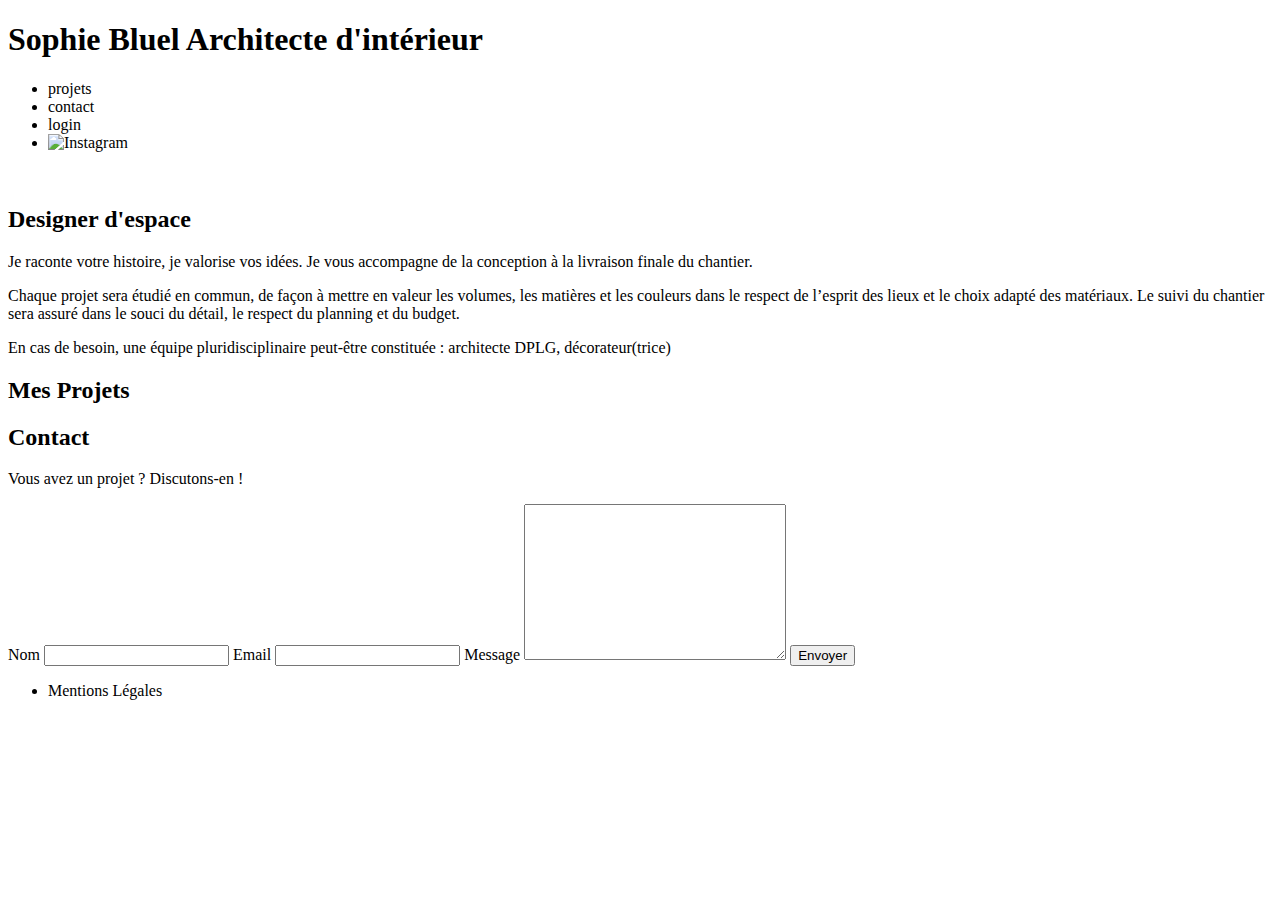
==== FrontEnd/index.html @ c5e6a888 "Affichage des projets de manière dynamique + stockage dans le localStorage" ====
<!DOCTYPE html>
<html lang="fr">
<head>
	<meta charset="UTF-8">
	<title>Sophie Bluel - Architecte d'intérieur</title>
	<meta name="viewport" content="width=device-width, initial-scale=1.0">
	<link rel="preconnect" href="https://fonts.googleapis.com">
	<link rel="preconnect" href="https://fonts.gstatic.com" crossorigin>
	<link href="https://fonts.googleapis.com/css2?family=Syne:wght@700;800&family=Work+Sans&display=swap" rel="stylesheet">
	<meta name="description" content="">
	<link rel="stylesheet" href="./assets/style.css">
	<script type="module" src="./assets/script.js"></script>
</head>
<body>
<header>
	<h1>Sophie Bluel <span>Architecte d'intérieur</span></h1>
	<nav>
		<ul>
			<li>projets</li>
			<li>contact</li>
			<li>login</li>
			<li><img src="./assets/icons/instagram.png" alt="Instagram"></li>
		</ul>
	</nav>
</header>
<main>
	<section id="introduction">
		<figure>
			<img src="./assets/images/sophie-bluel.png"  alt="">
		</figure>
		<article>
			<h2>Designer d'espace</h2>
			<p>Je raconte votre histoire, je valorise vos idées. Je vous accompagne de la conception à la livraison finale du chantier.</p>
			<p>Chaque projet sera étudié en commun, de façon à mettre en valeur les volumes, les matières et les couleurs dans le respect de l’esprit des lieux et le choix adapté des matériaux. Le suivi du chantier sera assuré dans le souci du détail, le respect du planning et du budget.</p>
			<p>En cas de besoin, une équipe pluridisciplinaire peut-être constituée : architecte DPLG, décorateur(trice)</p>
		</article>
	</section>
	<section id="portfolio">
		<h2>Mes Projets</h2>
		<div class="gallery">
			<!-- <figure>
				<img src="assets/images/abajour-tahina.png" alt="Abajour Tahina">
				<figcaption>Abajour Tahina</figcaption>
			</figure>
			<figure>
				<img src="assets/images/appartement-paris-v.png" alt="Appartement Paris V">
				<figcaption>Appartement Paris V</figcaption>
			</figure>
			<figure>
				<img src="assets/images/restaurant-sushisen-londres.png" alt="Restaurant Sushisen - Londres">
				<figcaption>Restaurant Sushisen - Londres</figcaption>
			</figure>
			<figure>
				<img src="assets/images/la-balisiere.png" alt="Villa “La Balisiere” - Port Louis">
				<figcaption>Villa “La Balisiere” - Port Louis</figcaption>
			</figure>
			<figure>
				<img src="assets/images/structures-thermopolis.png" alt="Structures Thermopolis">
				<figcaption>Structures Thermopolis</figcaption>
			</figure>
			<figure>
				<img src="assets/images/appartement-paris-x.png" alt="Appartement Paris X">
				<figcaption>Appartement Paris X</figcaption>
			</figure>
			<figure>
				<img src="assets/images/le-coteau-cassis.png" alt="Pavillon “Le coteau” - Cassis">
				<figcaption>Pavillon “Le coteau” - Cassis</figcaption>
			</figure>
			<figure>
				<img src="assets/images/villa-ferneze.png" alt="Villa Ferneze - Isola d’Elba">
				<figcaption>Villa Ferneze - Isola d’Elba</figcaption>
			</figure>
			<figure>
				<img src="assets/images/appartement-paris-xviii.png" alt="Appartement Paris XVIII">
				<figcaption>Appartement Paris XVIII</figcaption>
			</figure>
			<figure>
				<img src="assets/images/bar-lullaby-paris.png" alt="Bar “Lullaby” - Paris">
				<figcaption>Bar “Lullaby” - Paris</figcaption>
			</figure>
			<figure>
				<img src="assets/images/hotel-first-arte-new-delhi.png" alt="Hotel First Arte - New Delhi">
				<figcaption>Hotel First Arte - New Delhi</figcaption>
			</figure> -->
		</div>
	</section>
	<section id="contact">
		<h2>Contact</h2>
		<p>Vous avez un projet ? Discutons-en !</p>
		<form action="#" method="post">
			<label for="name">Nom</label>
			<input type="text" name="name" id="name">
			<label for="email">Email</label>
			<input type="email" name="email" id="email">
			<label for="message">Message</label>
			<textarea name="message" id="message" cols="30" rows="10"></textarea>
			<input type="submit" value="Envoyer">
		</form>
	</section>
</main>

<footer>
	<nav>
		<ul>
			<li>Mentions Légales</li>
		</ul>
	</nav>
</footer>
</body>
</html>
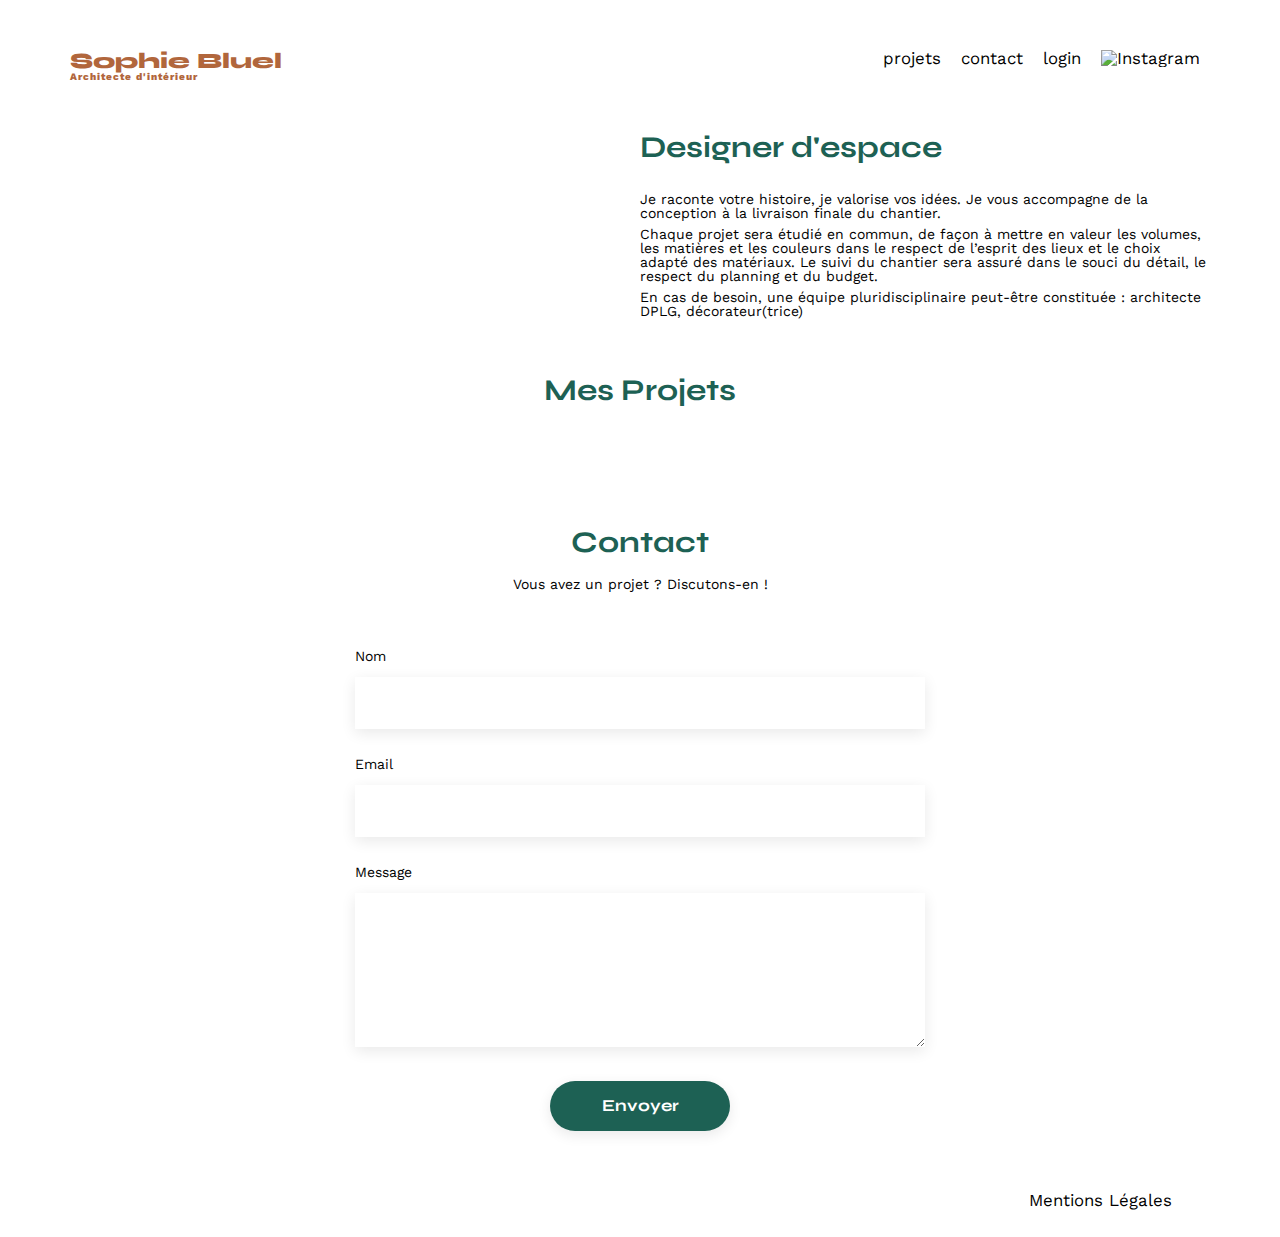
==== commit 13aa315e: "Page d'acceuil terminée avec filtres dynamiques et fonctionnels + intégration page login" ====
--- a/FrontEnd/index.html
+++ b/FrontEnd/index.html
@@ -18,7 +18,8 @@
 		<ul>
 			<li>projets</li>
 			<li>contact</li>
-			<li>login</li>
+			<!-- Ajout du lien login -->
+			<li><a href="pagesHtml/login.html">login</a></li> 
 			<li><img src="./assets/icons/instagram.png" alt="Instagram"></li>
 		</ul>
 	</nav>
@@ -37,51 +38,9 @@
 	</section>
 	<section id="portfolio">
 		<h2>Mes Projets</h2>
+		<div class="filters"></div>
 		<div class="gallery">
-			<!-- <figure>
-				<img src="assets/images/abajour-tahina.png" alt="Abajour Tahina">
-				<figcaption>Abajour Tahina</figcaption>
-			</figure>
-			<figure>
-				<img src="assets/images/appartement-paris-v.png" alt="Appartement Paris V">
-				<figcaption>Appartement Paris V</figcaption>
-			</figure>
-			<figure>
-				<img src="assets/images/restaurant-sushisen-londres.png" alt="Restaurant Sushisen - Londres">
-				<figcaption>Restaurant Sushisen - Londres</figcaption>
-			</figure>
-			<figure>
-				<img src="assets/images/la-balisiere.png" alt="Villa “La Balisiere” - Port Louis">
-				<figcaption>Villa “La Balisiere” - Port Louis</figcaption>
-			</figure>
-			<figure>
-				<img src="assets/images/structures-thermopolis.png" alt="Structures Thermopolis">
-				<figcaption>Structures Thermopolis</figcaption>
-			</figure>
-			<figure>
-				<img src="assets/images/appartement-paris-x.png" alt="Appartement Paris X">
-				<figcaption>Appartement Paris X</figcaption>
-			</figure>
-			<figure>
-				<img src="assets/images/le-coteau-cassis.png" alt="Pavillon “Le coteau” - Cassis">
-				<figcaption>Pavillon “Le coteau” - Cassis</figcaption>
-			</figure>
-			<figure>
-				<img src="assets/images/villa-ferneze.png" alt="Villa Ferneze - Isola d’Elba">
-				<figcaption>Villa Ferneze - Isola d’Elba</figcaption>
-			</figure>
-			<figure>
-				<img src="assets/images/appartement-paris-xviii.png" alt="Appartement Paris XVIII">
-				<figcaption>Appartement Paris XVIII</figcaption>
-			</figure>
-			<figure>
-				<img src="assets/images/bar-lullaby-paris.png" alt="Bar “Lullaby” - Paris">
-				<figcaption>Bar “Lullaby” - Paris</figcaption>
-			</figure>
-			<figure>
-				<img src="assets/images/hotel-first-arte-new-delhi.png" alt="Hotel First Arte - New Delhi">
-				<figcaption>Hotel First Arte - New Delhi</figcaption>
-			</figure> -->
+			
 		</div>
 	</section>
 	<section id="contact">
--- a/FrontEnd/assets/style.css
+++ b/FrontEnd/assets/style.css
@@ -0,0 +1,232 @@
+/* http://meyerweb.com/eric/tools/css/reset/
+   v2.0 | 20110126
+   License: none (public domain)
+*/
+
+html, body, div, span, applet, object, iframe,
+h1, h2, h3, h4, h5, h6, p, blockquote, pre,
+a, abbr, acronym, address, big, cite, code,
+del, dfn, em, img, ins, kbd, q, s, samp,
+small, strike, strong, sub, sup, tt, var,
+b, u, i, center,
+dl, dt, dd, ol, ul, li,
+fieldset, form, label, legend,
+table, caption, tbody, tfoot, thead, tr, th, td,
+article, aside, canvas, details, embed,
+figure, figcaption, footer, header, hgroup,
+menu, nav, output, ruby, section, summary,
+time, mark, audio, video {
+	margin: 0;
+	padding: 0;
+	border: 0;
+	font-size: 100%;
+	font: inherit;
+	vertical-align: baseline;
+}
+/* HTML5 display-role reset for older browsers */
+article, aside, details, figcaption, figure,
+footer, header, hgroup, menu, nav, section {
+	display: block;
+}
+body {
+	line-height: 1;
+}
+ol, ul {
+	list-style: none;
+}
+blockquote, q {
+	quotes: none;
+}
+blockquote:before, blockquote:after,
+q:before, q:after {
+	content: '';
+	content: none;
+}
+table {
+	border-collapse: collapse;
+	border-spacing: 0;
+}
+/** end reset css**/
+body {
+	max-width: 1140px;
+	margin:auto;
+	font-family: 'Work Sans' ;
+	font-size: 14px;
+}
+header {
+	display: flex;
+	justify-content: space-between;
+	margin: 50px 0
+}
+section {
+	margin: 50px 0
+}
+
+h1{
+	display: flex;
+	flex-direction: column;
+	font-family: 'Syne';
+	font-size: 22px;
+	font-weight: 800;
+	color: #B1663C
+}
+
+h1 > span {
+	font-family: 'Work Sans';
+	font-size:10px;
+	letter-spacing: 0.1em;
+;
+}
+
+h2{
+	font-family: 'Syne';
+	font-weight: 700;
+	font-size: 30px;
+	color: #1D6154
+}
+nav ul {
+	display: flex;
+	align-items: center;
+	list-style-type: none;
+
+}
+nav li {
+	padding: 0 10px;
+	font-size: 1.2em;
+}
+
+li:hover {
+	color: #B1663C;
+}
+#introduction {
+	display: flex;
+	align-items: center;
+}
+#introduction figure {
+	flex: 1
+}
+#introduction img {
+	display: block;
+	margin: auto;
+	width: 80%;
+}
+
+#introduction article {
+	flex: 1
+}
+#introduction h2 {
+	margin-bottom: 1em;
+}
+
+#introduction p {
+	margin-bottom: 0.5em;
+}
+#portfolio h2 {
+	text-align: center;
+	margin-bottom: 1em;
+}
+.gallery {
+	width: 100%;
+	display: grid;
+	grid-template-columns: 1fr 1fr 1fr;
+	grid-column-gap: 20px;
+	grid-row-gap: 20px;
+}
+.gallery img {
+	width: 100%;
+
+}
+
+/* Ajout code */
+
+a {
+	text-decoration: none;
+	color: inherit;
+}
+
+.logIn {
+	margin-top: 150px;
+	margin-bottom: 40px;
+}
+.motDePasse {
+	text-decoration: underline;
+	cursor: pointer;
+	display: block;
+	text-align: center;
+	margin-bottom: 355px;
+}
+
+.filters {
+	display: flex;
+	justify-content: center;
+	gap: 10px;
+	margin: 2em 0 3em 0;
+}
+
+.filtersButton {
+	font-family: 'Syne';
+	font-weight: 700;
+	color: #1D6154;
+	border: 1px solid #1D6154;
+	border-radius: 60px ;
+	background-color: white;
+	text-align: center;
+	padding: 0.5rem 1rem;
+	cursor: pointer;
+}
+
+.filtersButton:hover,
+.filtersButtonActivated {
+	color: white;
+	background-color: #1D6154;
+}
+
+#contact {
+	width: 50%;
+margin: auto;
+}
+#contact > * {
+	text-align: center;
+
+}
+#contact h2{
+	margin-bottom: 20px;
+}
+#contact form {
+	text-align: left;
+	margin-top:30px;
+	display: flex;
+	flex-direction: column;
+}
+
+#contact input {
+	height: 50px;
+	font-size: 1.2em;
+	border: none;
+	box-shadow: 0px 4px 14px rgba(0, 0, 0, 0.09);
+}
+#contact label {
+	margin: 2em 0 1em 0;
+}
+#contact textarea {
+	border: none;
+	box-shadow: 0px 4px 14px rgba(0, 0, 0, 0.09);
+}
+
+input[type="submit"]{
+	font-family: 'Syne';
+	font-weight: 700;
+	color: white;
+	background-color: #1D6154;
+	margin : 2em auto ;
+	width: 180px;
+	text-align: center;
+	border-radius: 60px ;
+}
+
+footer nav ul {
+	display: flex;
+	justify-content: flex-end;
+	margin: 2em
+}
+
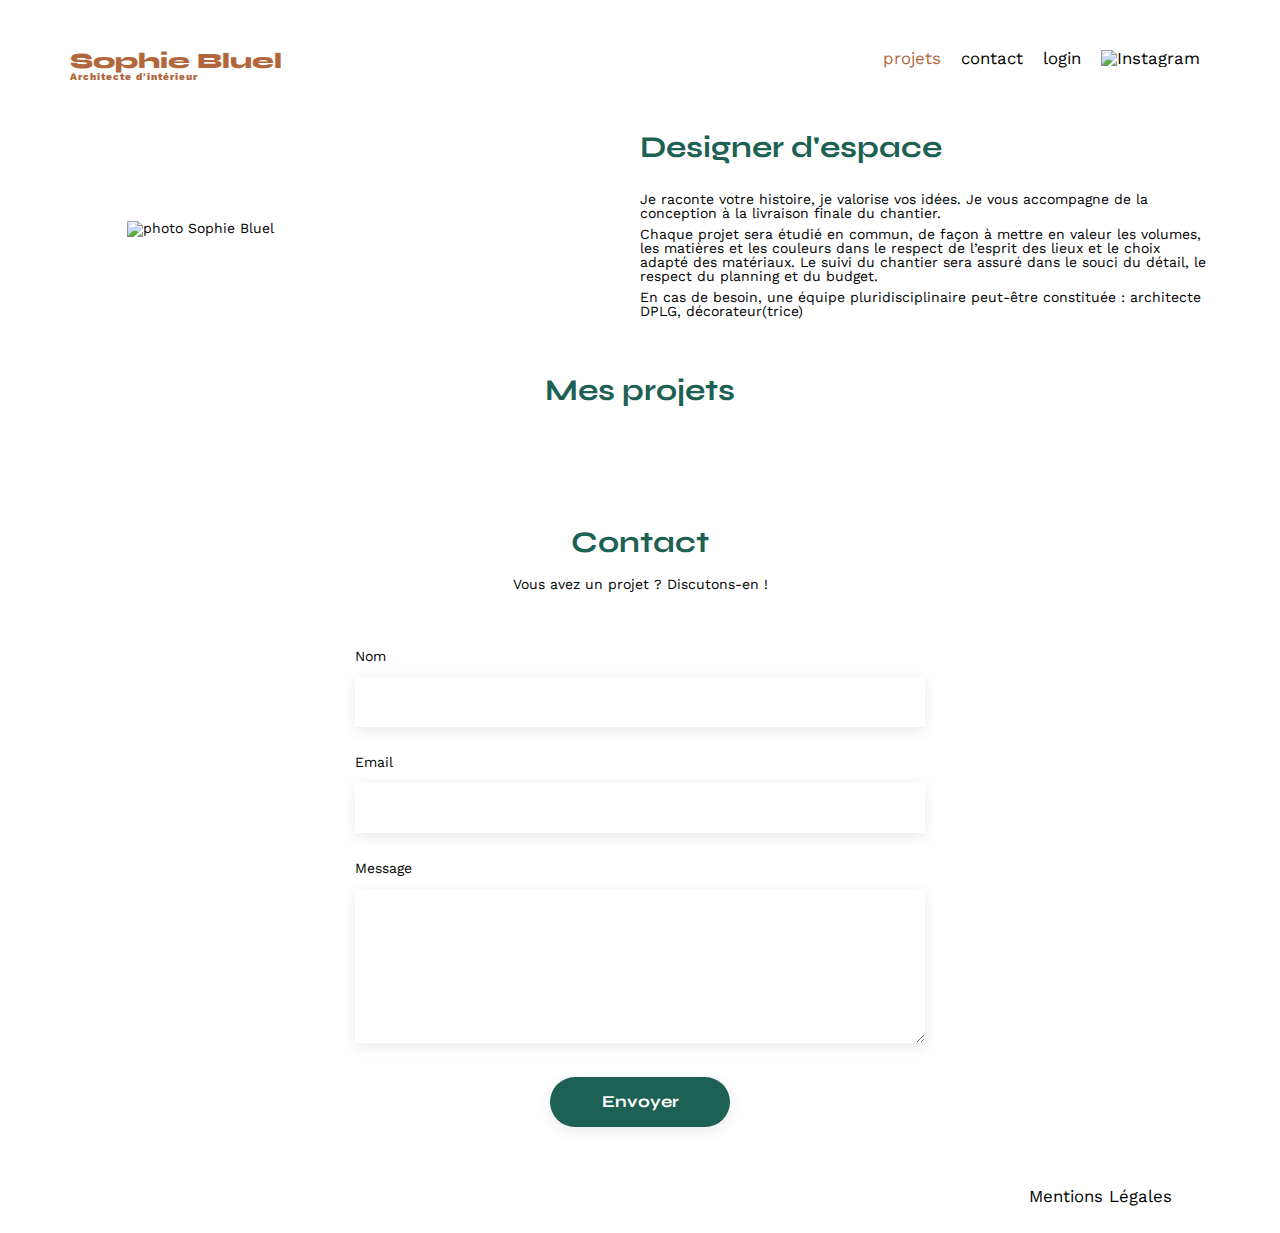
==== commit 5e03ffba: "Page login créée et fonctionnelle +  page mode édition créée, logout fonctionnel, lien modal créé (n" ====
--- a/FrontEnd/index.html
+++ b/FrontEnd/index.html
@@ -7,19 +7,24 @@
 	<link rel="preconnect" href="https://fonts.googleapis.com">
 	<link rel="preconnect" href="https://fonts.gstatic.com" crossorigin>
 	<link href="https://fonts.googleapis.com/css2?family=Syne:wght@700;800&family=Work+Sans&display=swap" rel="stylesheet">
+
+	<link rel="stylesheet" href="https://cdnjs.cloudflare.com/ajax/libs/font-awesome/6.2.1/css/all.min.css"
+        integrity="sha512-MV7K8+y+gLIBoVD59lQIYicR65iaqukzvf/nwasF0nqhPay5w/9lJmVM2hMDcnK1OnMGCdVK+iQrJ7lzPJQd1w=="
+        crossorigin="anonymous" referrerpolicy="no-referrer">
+
 	<meta name="description" content="">
 	<link rel="stylesheet" href="./assets/style.css">
-	<script type="module" src="./assets/script.js"></script>
+	<script type="module" src="./assets/script.js" defer></script>
 </head>
 <body>
 <header>
 	<h1>Sophie Bluel <span>Architecte d'intérieur</span></h1>
 	<nav>
 		<ul>
-			<li>projets</li>
+			<li class="liActivated">projets</li>
 			<li>contact</li>
 			<!-- Ajout du lien login -->
-			<li><a href="pagesHtml/login.html">login</a></li> 
+			<li><a href="pagesHtml/login.html" class="login-link" >login</a></li> 
 			<li><img src="./assets/icons/instagram.png" alt="Instagram"></li>
 		</ul>
 	</nav>
@@ -27,7 +32,7 @@
 <main>
 	<section id="introduction">
 		<figure>
-			<img src="./assets/images/sophie-bluel.png"  alt="">
+			<img src="./assets/images/sophie-bluel.png"  alt="photo Sophie Bluel">
 		</figure>
 		<article>
 			<h2>Designer d'espace</h2>
@@ -37,7 +42,14 @@
 		</article>
 	</section>
 	<section id="portfolio">
-		<h2>Mes Projets</h2>
+		<h2>
+			Mes projets
+			<a class="linkModifierElement linkModifierElementRemove" href="#">
+				<i class="fa-regular fa-pen-to-square">
+				</i>
+				Modifier
+			</a>
+		</h2>
 		<div class="filters"></div>
 		<div class="gallery">
 			
--- a/FrontEnd/assets/style.css
+++ b/FrontEnd/assets/style.css
@@ -3,19 +3,87 @@
    License: none (public domain)
 */
 
-html, body, div, span, applet, object, iframe,
-h1, h2, h3, h4, h5, h6, p, blockquote, pre,
-a, abbr, acronym, address, big, cite, code,
-del, dfn, em, img, ins, kbd, q, s, samp,
-small, strike, strong, sub, sup, tt, var,
-b, u, i, center,
-dl, dt, dd, ol, ul, li,
-fieldset, form, label, legend,
-table, caption, tbody, tfoot, thead, tr, th, td,
-article, aside, canvas, details, embed,
-figure, figcaption, footer, header, hgroup,
-menu, nav, output, ruby, section, summary,
-time, mark, audio, video {
+html,
+body,
+div,
+span,
+applet,
+object,
+iframe,
+h1,
+h2,
+h3,
+h4,
+h5,
+h6,
+p,
+blockquote,
+pre,
+a,
+abbr,
+acronym,
+address,
+big,
+cite,
+code,
+del,
+dfn,
+em,
+img,
+ins,
+kbd,
+q,
+s,
+samp,
+small,
+strike,
+strong,
+sub,
+sup,
+tt,
+var,
+b,
+u,
+i,
+center,
+dl,
+dt,
+dd,
+ol,
+ul,
+li,
+fieldset,
+form,
+label,
+legend,
+table,
+caption,
+tbody,
+tfoot,
+thead,
+tr,
+th,
+td,
+article,
+aside,
+canvas,
+details,
+embed,
+figure,
+figcaption,
+footer,
+header,
+hgroup,
+menu,
+nav,
+output,
+ruby,
+section,
+summary,
+time,
+mark,
+audio,
+video {
 	margin: 0;
 	padding: 0;
 	border: 0;
@@ -23,46 +91,68 @@
 	font: inherit;
 	vertical-align: baseline;
 }
+
 /* HTML5 display-role reset for older browsers */
-article, aside, details, figcaption, figure,
-footer, header, hgroup, menu, nav, section {
+article,
+aside,
+details,
+figcaption,
+figure,
+footer,
+header,
+hgroup,
+menu,
+nav,
+section {
 	display: block;
 }
+
 body {
 	line-height: 1;
 }
-ol, ul {
+
+ol,
+ul {
 	list-style: none;
 }
-blockquote, q {
+
+blockquote,
+q {
 	quotes: none;
 }
-blockquote:before, blockquote:after,
-q:before, q:after {
+
+blockquote:before,
+blockquote:after,
+q:before,
+q:after {
 	content: '';
 	content: none;
 }
+
 table {
 	border-collapse: collapse;
 	border-spacing: 0;
 }
+
 /** end reset css**/
 body {
 	max-width: 1140px;
-	margin:auto;
-	font-family: 'Work Sans' ;
+	margin: auto;
+	font-family: 'Work Sans';
 	font-size: 14px;
 }
+
 header {
 	display: flex;
 	justify-content: space-between;
 	margin: 50px 0
 }
+
 section {
 	margin: 50px 0
 }
 
-h1{
+h1 {
 	display: flex;
 	flex-direction: column;
 	font-family: 'Syne';
@@ -71,25 +161,27 @@
 	color: #B1663C
 }
 
-h1 > span {
+h1>span {
 	font-family: 'Work Sans';
-	font-size:10px;
+	font-size: 10px;
 	letter-spacing: 0.1em;
-;
-}
-
-h2{
+	;
+}
+
+h2 {
 	font-family: 'Syne';
 	font-weight: 700;
 	font-size: 30px;
 	color: #1D6154
 }
+
 nav ul {
 	display: flex;
 	align-items: center;
 	list-style-type: none;
 
 }
+
 nav li {
 	padding: 0 10px;
 	font-size: 1.2em;
@@ -98,13 +190,16 @@
 li:hover {
 	color: #B1663C;
 }
+
 #introduction {
 	display: flex;
 	align-items: center;
 }
+
 #introduction figure {
 	flex: 1
 }
+
 #introduction img {
 	display: block;
 	margin: auto;
@@ -114,6 +209,7 @@
 #introduction article {
 	flex: 1
 }
+
 #introduction h2 {
 	margin-bottom: 1em;
 }
@@ -121,10 +217,12 @@
 #introduction p {
 	margin-bottom: 0.5em;
 }
+
 #portfolio h2 {
 	text-align: center;
 	margin-bottom: 1em;
 }
+
 .gallery {
 	width: 100%;
 	display: grid;
@@ -132,22 +230,56 @@
 	grid-column-gap: 20px;
 	grid-row-gap: 20px;
 }
+
 .gallery img {
 	width: 100%;
 
 }
 
 /* Ajout code */
+.blackBar {
+	background-color: #000;
+	color: #ffffff;
+	width: 100%;
+	height: 60px;
+	display: flex;
+	justify-content: center;
+	align-items: center;
+	gap:12px;
+	margin: 0;
+}
+
+.liActivated{
+	color: #B1663C;
+}
 
 a {
 	text-decoration: none;
 	color: inherit;
 }
 
+
+.linkModifierElement {
+	color: #000;
+	font-family: "Work Sans";
+	font-size: 14px;
+	font-style: normal;
+	font-weight: 400;
+	line-height: normal;
+	gap: 10px;
+	margin-left: 30px;
+	display:inline;
+}
+
+.linkModifierElementRemove{
+	display: none;
+}
+
 .logIn {
 	margin-top: 150px;
 	margin-bottom: 40px;
 }
+
 .motDePasse {
 	text-decoration: underline;
 	cursor: pointer;
@@ -163,38 +295,77 @@
 	margin: 2em 0 3em 0;
 }
 
-.filtersButton {
+.filterButton {
 	font-family: 'Syne';
 	font-weight: 700;
 	color: #1D6154;
 	border: 1px solid #1D6154;
-	border-radius: 60px ;
+	border-radius: 60px;
 	background-color: white;
 	text-align: center;
 	padding: 0.5rem 1rem;
 	cursor: pointer;
 }
 
-.filtersButton:hover,
-.filtersButtonActivated {
+.filterButton:hover,
+.filterButtonActivated {
 	color: white;
 	background-color: #1D6154;
 }
 
+
+/* fenêtre modal */
+
+* {
+    box-sizing: border-box;
+}
+
+.modal {
+    position: fixed;
+	display: flex;
+	justify-content: center;
+	align-items: center;
+    top: 0;
+    left: 0;
+    width: 100%;
+    height: 100%;
+    background-color: rgba(0, 0, 0, 0.3);
+    border-radius: 10px;
+	
+}
+
+.modal-coantainer {
+	/* Ajoute une barre pour scroller au besoin */
+	overflow: auto;
+	width: 630px;
+	/* Permet de laisser une marge en cas d'écran ou fenêtre trop petit */
+	min-width: calc(100vw - 20px);
+	min-height: calc(100vh - 20px);  /*690px*/
+	height: 690px;
+	padding: 25px;
+	background-color: #ffffff;
+}
+
+
+/* Fin ajout code */
+
 #contact {
 	width: 50%;
-margin: auto;
-}
-#contact > * {
+	margin: auto;
+}
+
+#contact>* {
 	text-align: center;
 
 }
-#contact h2{
+
+#contact h2 {
 	margin-bottom: 20px;
 }
+
 #contact form {
 	text-align: left;
-	margin-top:30px;
+	margin-top: 30px;
 	display: flex;
 	flex-direction: column;
 }
@@ -205,28 +376,29 @@
 	border: none;
 	box-shadow: 0px 4px 14px rgba(0, 0, 0, 0.09);
 }
+
 #contact label {
 	margin: 2em 0 1em 0;
 }
+
 #contact textarea {
 	border: none;
 	box-shadow: 0px 4px 14px rgba(0, 0, 0, 0.09);
 }
 
-input[type="submit"]{
+input[type="submit"] {
 	font-family: 'Syne';
 	font-weight: 700;
 	color: white;
 	background-color: #1D6154;
-	margin : 2em auto ;
+	margin: 2em auto;
 	width: 180px;
 	text-align: center;
-	border-radius: 60px ;
+	border-radius: 60px;
 }
 
 footer nav ul {
 	display: flex;
 	justify-content: flex-end;
 	margin: 2em
-}
-
+}